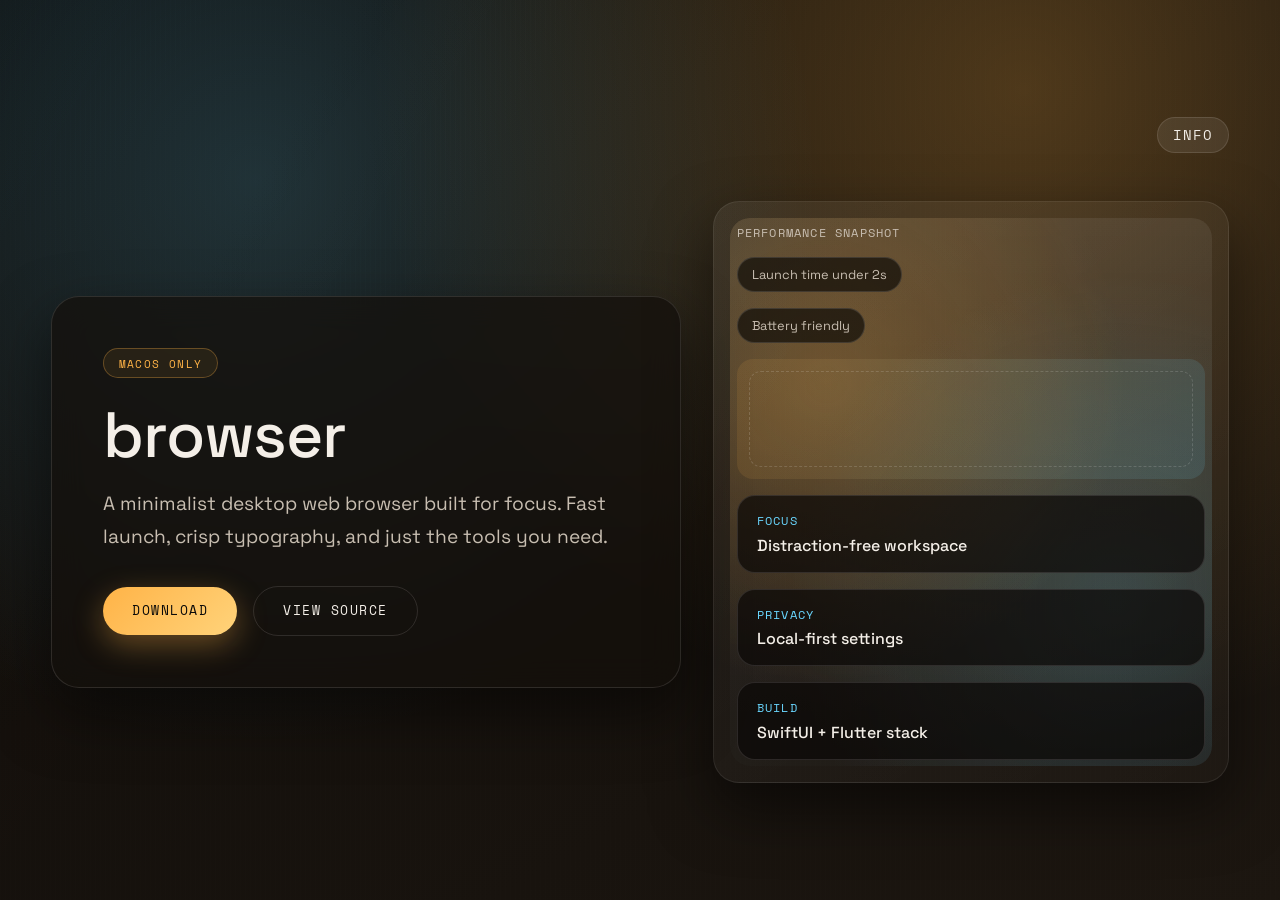
==== index.html @ 46f563e3 "feat: redesign landing page" ====
<!DOCTYPE html>
<html lang="en">
<head>
  <meta charset="UTF-8" />
  <meta name="viewport" content="width=device-width, initial-scale=1" />
  <title>browser</title>
  <style>
    @import url("https://fonts.googleapis.com/css2?family=Space+Grotesk:wght@300;400;500;600&family=Space+Mono:wght@400;700&display=swap");
    :root {
      --bg: #0e0c0a;
      --ink: #f4efe8;
      --muted: #c8beb1;
      --accent: #ffb347;
      --accent-2: #6ad7ff;
      --panel: rgba(20, 16, 12, 0.72);
      --line: rgba(244, 239, 232, 0.12);
      --glow: rgba(255, 179, 71, 0.35);
      --shadow: 0 25px 60px rgba(0, 0, 0, 0.5);
    }
    * {
      box-sizing: border-box;
    }
    body {
      margin: 0;
      min-height: 100vh;
      font-family: "Space Grotesk", "Segoe UI", sans-serif;
      color: var(--ink);
      background:
        radial-gradient(circle at 20% 20%, rgba(106, 215, 255, 0.18), transparent 45%),
        radial-gradient(circle at 80% 10%, rgba(255, 179, 71, 0.25), transparent 50%),
        linear-gradient(150deg, #0b0a09 0%, #14100c 45%, #1c1610 100%);
      overflow-x: hidden;
    }
    body::before {
      content: "";
      position: fixed;
      inset: 0;
      background:
        linear-gradient(120deg, rgba(255, 255, 255, 0.03) 0%, transparent 40%),
        repeating-linear-gradient(90deg, rgba(255, 255, 255, 0.02) 0 1px, transparent 1px 5px);
      mix-blend-mode: soft-light;
      pointer-events: none;
      z-index: 0;
    }
    main {
      position: relative;
      z-index: 1;
      display: grid;
      gap: 3rem;
      align-content: center;
      min-height: 100vh;
      padding: 4.5rem clamp(1.5rem, 4vw, 4.5rem);
    }
    .hero {
      display: grid;
      gap: 2rem;
      align-items: center;
      grid-template-columns: minmax(0, 1.1fr) minmax(0, 0.9fr);
    }
    .hero-card {
      background: var(--panel);
      border: 1px solid var(--line);
      border-radius: 28px;
      padding: clamp(2rem, 4vw, 3.25rem);
      box-shadow: var(--shadow);
      backdrop-filter: blur(16px);
    }
    .badge {
      display: inline-flex;
      align-items: center;
      gap: 0.5rem;
      padding: 0.35rem 0.9rem;
      border-radius: 999px;
      font-family: "Space Mono", monospace;
      font-size: 0.7rem;
      letter-spacing: 0.12em;
      text-transform: uppercase;
      color: var(--accent);
      background: rgba(255, 179, 71, 0.08);
      border: 1px solid rgba(255, 179, 71, 0.3);
    }
    h1 {
      font-size: clamp(2.8rem, 5vw, 4.5rem);
      font-weight: 500;
      margin: 1rem 0 0.75rem;
      letter-spacing: -0.02em;
      text-transform: lowercase;
    }
    .lead {
      font-size: clamp(1rem, 2vw, 1.2rem);
      color: var(--muted);
      line-height: 1.7;
      margin: 0 0 2rem;
    }
    .cta-row {
      display: flex;
      flex-wrap: wrap;
      gap: 1rem;
      align-items: center;
    }
    .cta {
      display: inline-flex;
      align-items: center;
      justify-content: center;
      gap: 0.7rem;
      padding: 0.9rem 1.8rem;
      border-radius: 999px;
      font-family: "Space Mono", monospace;
      font-size: 0.8rem;
      letter-spacing: 0.12em;
      text-transform: uppercase;
      color: #0b0a09;
      background: linear-gradient(135deg, var(--accent), #ffd37a);
      box-shadow: 0 10px 30px var(--glow);
      border: none;
      text-decoration: none;
    }
    .cta.secondary {
      background: transparent;
      color: var(--ink);
      border: 1px solid var(--line);
      box-shadow: none;
    }
    .spec-grid {
      display: grid;
      gap: 1rem;
    }
    .spec {
      padding: 1rem 1.2rem;
      border-radius: 18px;
      border: 1px solid var(--line);
      background: rgba(10, 8, 6, 0.7);
      display: grid;
      gap: 0.35rem;
    }
    .spec span {
      font-family: "Space Mono", monospace;
      font-size: 0.75rem;
      letter-spacing: 0.1em;
      color: var(--accent-2);
      text-transform: uppercase;
    }
    .spec strong {
      font-size: 1rem;
      font-weight: 500;
      color: var(--ink);
    }
    .menu-zone {
      position: relative;
      justify-self: end;
    }
    .menu-btn {
      background: rgba(255, 255, 255, 0.08);
      border: 1px solid var(--line);
      color: var(--ink);
      border-radius: 999px;
      cursor: pointer;
      font-size: 0.9rem;
      padding: 0.4rem 0.9rem;
      font-family: "Space Mono", monospace;
      letter-spacing: 0.08em;
      text-transform: uppercase;
    }
    .menu {
      display: none;
      position: absolute;
      top: calc(100% + 0.75rem);
      right: 0;
      background: rgba(8, 6, 4, 0.95);
      border: 1px solid var(--line);
      border-radius: 16px;
      padding: 0.75rem 0;
      min-width: 280px;
      text-align: left;
      font-size: 0.8rem;
      z-index: 10;
      box-shadow: var(--shadow);
    }
    .menu.open {
      display: block;
    }
    .menu-title {
      padding: 0.5rem 1rem;
      opacity: 0.6;
      font-size: 0.7rem;
      text-transform: uppercase;
      letter-spacing: 0.1em;
    }
    .menu-item {
      padding: 0.5rem 1rem;
      opacity: 0.8;
      line-height: 1.5;
      color: var(--muted);
    }
    .frame {
      position: relative;
      border-radius: 26px;
      overflow: hidden;
      border: 1px solid rgba(255, 255, 255, 0.08);
      background: linear-gradient(145deg, rgba(255, 255, 255, 0.06), rgba(255, 255, 255, 0.02));
      box-shadow: var(--shadow);
      padding: 1.4rem;
      min-height: 320px;
    }
    .frame::before {
      content: "";
      position: absolute;
      inset: 16px;
      border-radius: 20px;
      background:
        radial-gradient(circle at 20% 30%, rgba(255, 179, 71, 0.25), transparent 55%),
        radial-gradient(circle at 80% 70%, rgba(106, 215, 255, 0.2), transparent 60%),
        linear-gradient(180deg, rgba(255, 255, 255, 0.08), rgba(255, 255, 255, 0.02));
      opacity: 0.9;
    }
    .frame-content {
      position: relative;
      z-index: 1;
      display: grid;
      gap: 1rem;
      height: 100%;
    }
    .frame-title {
      font-family: "Space Mono", monospace;
      letter-spacing: 0.1em;
      text-transform: uppercase;
      font-size: 0.75rem;
      color: var(--muted);
    }
    .frame-visual {
      display: grid;
      gap: 1rem;
    }
    .pill {
      padding: 0.5rem 0.9rem;
      border-radius: 999px;
      border: 1px solid rgba(255, 255, 255, 0.12);
      background: rgba(10, 8, 6, 0.65);
      font-size: 0.8rem;
      color: var(--muted);
      width: fit-content;
    }
    .chart {
      height: 120px;
      border-radius: 16px;
      background: linear-gradient(90deg, rgba(255, 179, 71, 0.1), rgba(106, 215, 255, 0.12));
      position: relative;
      overflow: hidden;
    }
    .chart::after {
      content: "";
      position: absolute;
      inset: 12px;
      border-radius: 12px;
      border: 1px dashed rgba(255, 255, 255, 0.15);
    }
    @media (max-width: 900px) {
      .hero {
        grid-template-columns: 1fr;
      }
      .menu-zone {
        justify-self: start;
      }
    }
  </style>
</head>
<body>
  <main>
    <div class="menu-zone">
      <button class="menu-btn" onclick="document.querySelector('.menu').classList.toggle('open')">info</button>
      <div class="menu">
        <div class="menu-title">Info</div>
        <div class="menu-item">
          Browser may quit unexpectedly if .env is not configured with Firebase variables. Set FLUTTER_FIREBASE_JSON or ANDROID_GMS_SERVICES_JSON in your environment before running.
        </div>
      </div>
    </div>
    <section class="hero">
      <div class="hero-card">
        <span class="badge">macOS only</span>
        <h1>browser</h1>
        <p class="lead">A minimalist desktop web browser built for focus. Fast launch, crisp typography, and just the tools you need.</p>
        <div class="cta-row">
          <a class="cta" href="https://github.com/bniladridas/browser/releases/latest/download/browser.dmg">download</a>
          <a class="cta secondary" href="https://github.com/bniladridas/browser">view source</a>
        </div>
      </div>
      <div class="frame">
        <div class="frame-content">
          <div class="frame-title">Performance Snapshot</div>
          <div class="frame-visual">
            <div class="pill">Launch time under 2s</div>
            <div class="pill">Battery friendly</div>
            <div class="chart"></div>
          </div>
          <div class="spec-grid">
            <div class="spec">
              <span>Focus</span>
              <strong>Distraction-free workspace</strong>
            </div>
            <div class="spec">
              <span>Privacy</span>
              <strong>Local-first settings</strong>
            </div>
            <div class="spec">
              <span>Build</span>
              <strong>SwiftUI + Flutter stack</strong>
            </div>
          </div>
        </div>
      </div>
    </section>
  </main>
</body>
</html>
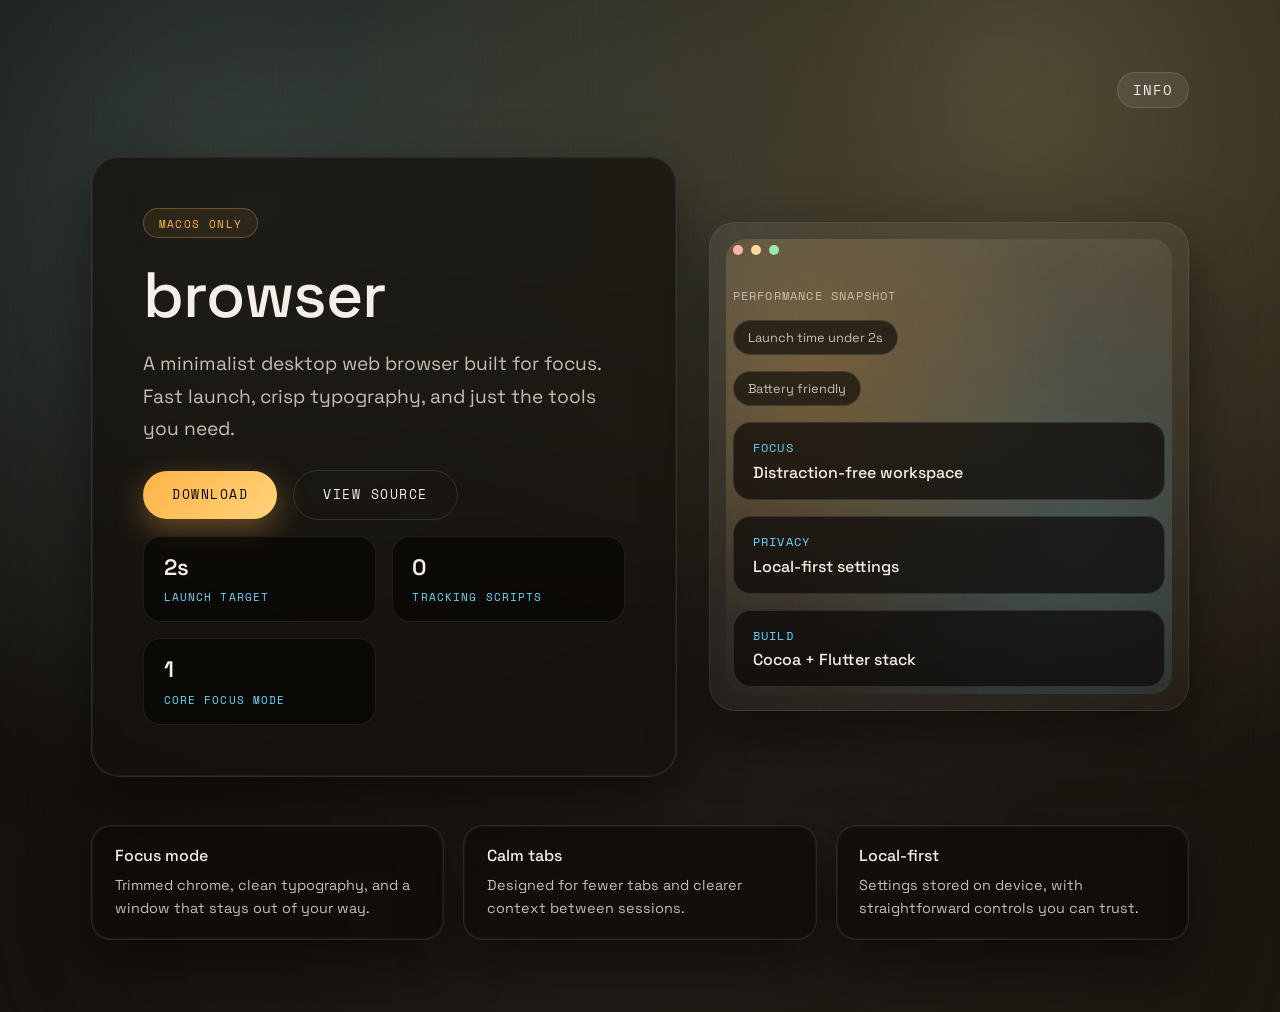
==== commit c04b3e55: "feat: refresh landing page." ====
--- a/index.html
+++ b/index.html
@@ -32,15 +32,30 @@
       overflow-x: hidden;
     }
     body::before {
+      background:
+        radial-gradient(circle at 10% 10%, rgba(255, 255, 255, 0.06), transparent 35%),
+        linear-gradient(120deg, rgba(255, 255, 255, 0.03) 0%, transparent 40%),
+        repeating-linear-gradient(90deg, rgba(255, 255, 255, 0.02) 0 1px, transparent 1px 5px);
       content: "";
       position: fixed;
       inset: 0;
-      background:
-        linear-gradient(120deg, rgba(255, 255, 255, 0.03) 0%, transparent 40%),
-        repeating-linear-gradient(90deg, rgba(255, 255, 255, 0.02) 0 1px, transparent 1px 5px);
       mix-blend-mode: soft-light;
       pointer-events: none;
       z-index: 0;
+    }
+    body::after {
+      content: "";
+      position: fixed;
+      inset: -20%;
+      background:
+        radial-gradient(circle at 30% 30%, rgba(255, 179, 71, 0.12), transparent 40%),
+        radial-gradient(circle at 70% 20%, rgba(106, 215, 255, 0.15), transparent 45%),
+        radial-gradient(circle at 50% 80%, rgba(255, 255, 255, 0.05), transparent 55%);
+      filter: blur(40px);
+      opacity: 0.8;
+      z-index: 0;
+      animation: glow-drift 18s ease-in-out infinite alternate;
+      pointer-events: none;
     }
     main {
       position: relative;
@@ -50,6 +65,8 @@
       align-content: center;
       min-height: 100vh;
       padding: 4.5rem clamp(1.5rem, 4vw, 4.5rem);
+      max-width: 1200px;
+      margin: 0 auto;
     }
     .hero {
       display: grid;
@@ -58,12 +75,22 @@
       grid-template-columns: minmax(0, 1.1fr) minmax(0, 0.9fr);
     }
     .hero-card {
+      position: relative;
       background: var(--panel);
       border: 1px solid var(--line);
       border-radius: 28px;
       padding: clamp(2rem, 4vw, 3.25rem);
       box-shadow: var(--shadow);
       backdrop-filter: blur(16px);
+      animation: float-in 1s ease both;
+    }
+    .hero-card::after {
+      content: "";
+      position: absolute;
+      inset: 0;
+      border-radius: 28px;
+      border: 1px solid rgba(255, 255, 255, 0.06);
+      pointer-events: none;
     }
     .badge {
       display: inline-flex;
@@ -90,7 +117,7 @@
       font-size: clamp(1rem, 2vw, 1.2rem);
       color: var(--muted);
       line-height: 1.7;
-      margin: 0 0 2rem;
+      margin: 0 0 1.5rem;
     }
     .cta-row {
       display: flex;
@@ -114,6 +141,11 @@
       box-shadow: 0 10px 30px var(--glow);
       border: none;
       text-decoration: none;
+      transition: transform 0.25s ease, box-shadow 0.25s ease;
+    }
+    .cta:hover {
+      transform: translateY(-2px);
+      box-shadow: 0 16px 32px rgba(255, 179, 71, 0.4);
     }
     .cta.secondary {
       background: transparent;
@@ -160,6 +192,11 @@
       font-family: "Space Mono", monospace;
       letter-spacing: 0.08em;
       text-transform: uppercase;
+      transition: border 0.2s ease, background 0.2s ease;
+    }
+    .menu-btn:hover {
+      background: rgba(255, 255, 255, 0.12);
+      border-color: rgba(255, 255, 255, 0.25);
     }
     .menu {
       display: none;
@@ -201,6 +238,16 @@
       box-shadow: var(--shadow);
       padding: 1.4rem;
       min-height: 320px;
+      animation: float-in 1.2s ease both;
+      animation-delay: 0.1s;
+    }
+    .frame::after {
+      content: "";
+      position: absolute;
+      inset: 0;
+      background: repeating-linear-gradient(120deg, rgba(255, 255, 255, 0.02) 0 1px, transparent 1px 12px);
+      opacity: 0.35;
+      pointer-events: none;
     }
     .frame::before {
       content: "";
@@ -213,6 +260,21 @@
         linear-gradient(180deg, rgba(255, 255, 255, 0.08), rgba(255, 255, 255, 0.02));
       opacity: 0.9;
     }
+    .frame-bar {
+      display: flex;
+      align-items: center;
+      gap: 0.5rem;
+      margin-bottom: 1rem;
+    }
+    .frame-dot {
+      width: 10px;
+      height: 10px;
+      border-radius: 50%;
+      background: rgba(255, 255, 255, 0.2);
+    }
+    .frame-dot:nth-child(1) { background: #ffb3a7; }
+    .frame-dot:nth-child(2) { background: #ffd89a; }
+    .frame-dot:nth-child(3) { background: #9de5b5; }
     .frame-content {
       position: relative;
       z-index: 1;
@@ -240,19 +302,73 @@
       color: var(--muted);
       width: fit-content;
     }
-    .chart {
-      height: 120px;
-      border-radius: 16px;
-      background: linear-gradient(90deg, rgba(255, 179, 71, 0.1), rgba(106, 215, 255, 0.12));
-      position: relative;
-      overflow: hidden;
-    }
-    .chart::after {
+    .features {
+      display: grid;
+      gap: 1.2rem;
+      grid-template-columns: repeat(auto-fit, minmax(220px, 1fr));
+    }
+    .feature {
+      position: relative;
+      padding: 1.2rem 1.4rem;
+      border-radius: 20px;
+      border: 1px solid var(--line);
+      background: rgba(10, 8, 6, 0.6);
+      box-shadow: var(--shadow);
+      display: grid;
+      gap: 0.5rem;
+      animation: float-in 1.1s ease both;
+    }
+    .feature::before {
       content: "";
       position: absolute;
-      inset: 12px;
-      border-radius: 12px;
-      border: 1px dashed rgba(255, 255, 255, 0.15);
+      inset: 0;
+      border-radius: 20px;
+      border: 1px solid rgba(255, 255, 255, 0.05);
+      pointer-events: none;
+    }
+    .feature h3 {
+      margin: 0;
+      font-size: 1rem;
+      font-weight: 500;
+    }
+    .feature p {
+      margin: 0;
+      color: var(--muted);
+      line-height: 1.6;
+      font-size: 0.9rem;
+    }
+    .stats {
+      display: grid;
+      gap: 1rem;
+      grid-template-columns: repeat(auto-fit, minmax(160px, 1fr));
+      margin-top: 1rem;
+    }
+    .stat {
+      border-radius: 18px;
+      border: 1px solid rgba(255, 255, 255, 0.08);
+      padding: 1rem 1.2rem;
+      background: rgba(8, 6, 4, 0.7);
+      display: grid;
+      gap: 0.4rem;
+    }
+    .stat strong {
+      font-size: 1.4rem;
+      font-weight: 600;
+    }
+    .stat span {
+      font-family: "Space Mono", monospace;
+      font-size: 0.7rem;
+      letter-spacing: 0.1em;
+      text-transform: uppercase;
+      color: var(--accent-2);
+    }
+    @keyframes float-in {
+      from { opacity: 0; transform: translateY(20px); }
+      to { opacity: 1; transform: translateY(0); }
+    }
+    @keyframes glow-drift {
+      from { transform: translate3d(0, 0, 0) scale(1); }
+      to { transform: translate3d(-2%, -3%, 0) scale(1.05); }
     }
     @media (max-width: 900px) {
       .hero {
@@ -260,6 +376,12 @@
       }
       .menu-zone {
         justify-self: start;
+      }
+    }
+    @media (prefers-reduced-motion: reduce) {
+      * {
+        animation: none !important;
+        transition: none !important;
       }
     }
   </style>
@@ -284,14 +406,32 @@
           <a class="cta" href="https://github.com/bniladridas/browser/releases/latest/download/browser.dmg">download</a>
           <a class="cta secondary" href="https://github.com/bniladridas/browser">view source</a>
         </div>
+        <div class="stats">
+          <div class="stat">
+            <strong>2s</strong>
+            <span>Launch target</span>
+          </div>
+          <div class="stat">
+            <strong>0</strong>
+            <span>Tracking scripts</span>
+          </div>
+          <div class="stat">
+            <strong>1</strong>
+            <span>Core focus mode</span>
+          </div>
+        </div>
       </div>
       <div class="frame">
         <div class="frame-content">
+          <div class="frame-bar">
+            <span class="frame-dot"></span>
+            <span class="frame-dot"></span>
+            <span class="frame-dot"></span>
+          </div>
           <div class="frame-title">Performance Snapshot</div>
           <div class="frame-visual">
             <div class="pill">Launch time under 2s</div>
             <div class="pill">Battery friendly</div>
-            <div class="chart"></div>
           </div>
           <div class="spec-grid">
             <div class="spec">
@@ -304,10 +444,24 @@
             </div>
             <div class="spec">
               <span>Build</span>
-              <strong>SwiftUI + Flutter stack</strong>
+              <strong>Cocoa + Flutter stack</strong>
             </div>
           </div>
         </div>
+      </div>
+    </section>
+    <section class="features">
+      <div class="feature">
+        <h3>Focus mode</h3>
+        <p>Trimmed chrome, clean typography, and a window that stays out of your way.</p>
+      </div>
+      <div class="feature">
+        <h3>Calm tabs</h3>
+        <p>Designed for fewer tabs and clearer context between sessions.</p>
+      </div>
+      <div class="feature">
+        <h3>Local-first</h3>
+        <p>Settings stored on device, with straightforward controls you can trust.</p>
       </div>
     </section>
   </main>
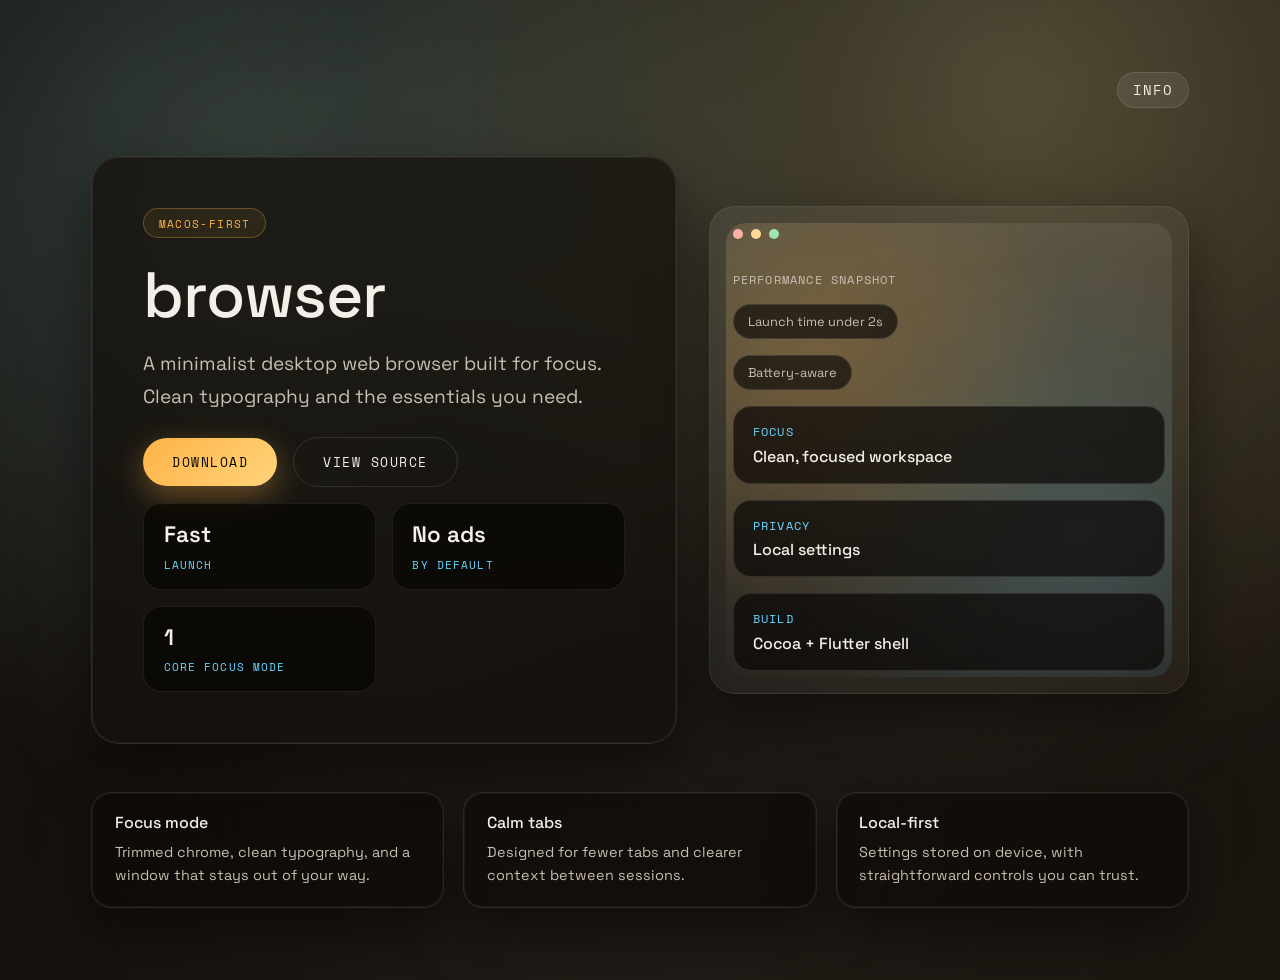
==== commit 838ca1e3: "chore: soften landing copy." ====
--- a/index.html
+++ b/index.html
@@ -399,21 +399,21 @@
     </div>
     <section class="hero">
       <div class="hero-card">
-        <span class="badge">macOS only</span>
+        <span class="badge">macOS-first</span>
         <h1>browser</h1>
-        <p class="lead">A minimalist desktop web browser built for focus. Fast launch, crisp typography, and just the tools you need.</p>
+        <p class="lead">A minimalist desktop web browser built for focus. Clean typography and the essentials you need.</p>
         <div class="cta-row">
           <a class="cta" href="https://github.com/bniladridas/browser/releases/latest/download/browser.dmg">download</a>
           <a class="cta secondary" href="https://github.com/bniladridas/browser">view source</a>
         </div>
         <div class="stats">
           <div class="stat">
-            <strong>2s</strong>
-            <span>Launch target</span>
+            <strong>Fast</strong>
+            <span>Launch</span>
           </div>
           <div class="stat">
-            <strong>0</strong>
-            <span>Tracking scripts</span>
+            <strong>No ads</strong>
+            <span>By default</span>
           </div>
           <div class="stat">
             <strong>1</strong>
@@ -431,20 +431,20 @@
           <div class="frame-title">Performance Snapshot</div>
           <div class="frame-visual">
             <div class="pill">Launch time under 2s</div>
-            <div class="pill">Battery friendly</div>
+            <div class="pill">Battery-aware</div>
           </div>
           <div class="spec-grid">
             <div class="spec">
               <span>Focus</span>
-              <strong>Distraction-free workspace</strong>
+              <strong>Clean, focused workspace</strong>
             </div>
             <div class="spec">
               <span>Privacy</span>
-              <strong>Local-first settings</strong>
+              <strong>Local settings</strong>
             </div>
             <div class="spec">
               <span>Build</span>
-              <strong>Cocoa + Flutter stack</strong>
+              <strong>Cocoa + Flutter shell</strong>
             </div>
           </div>
         </div>
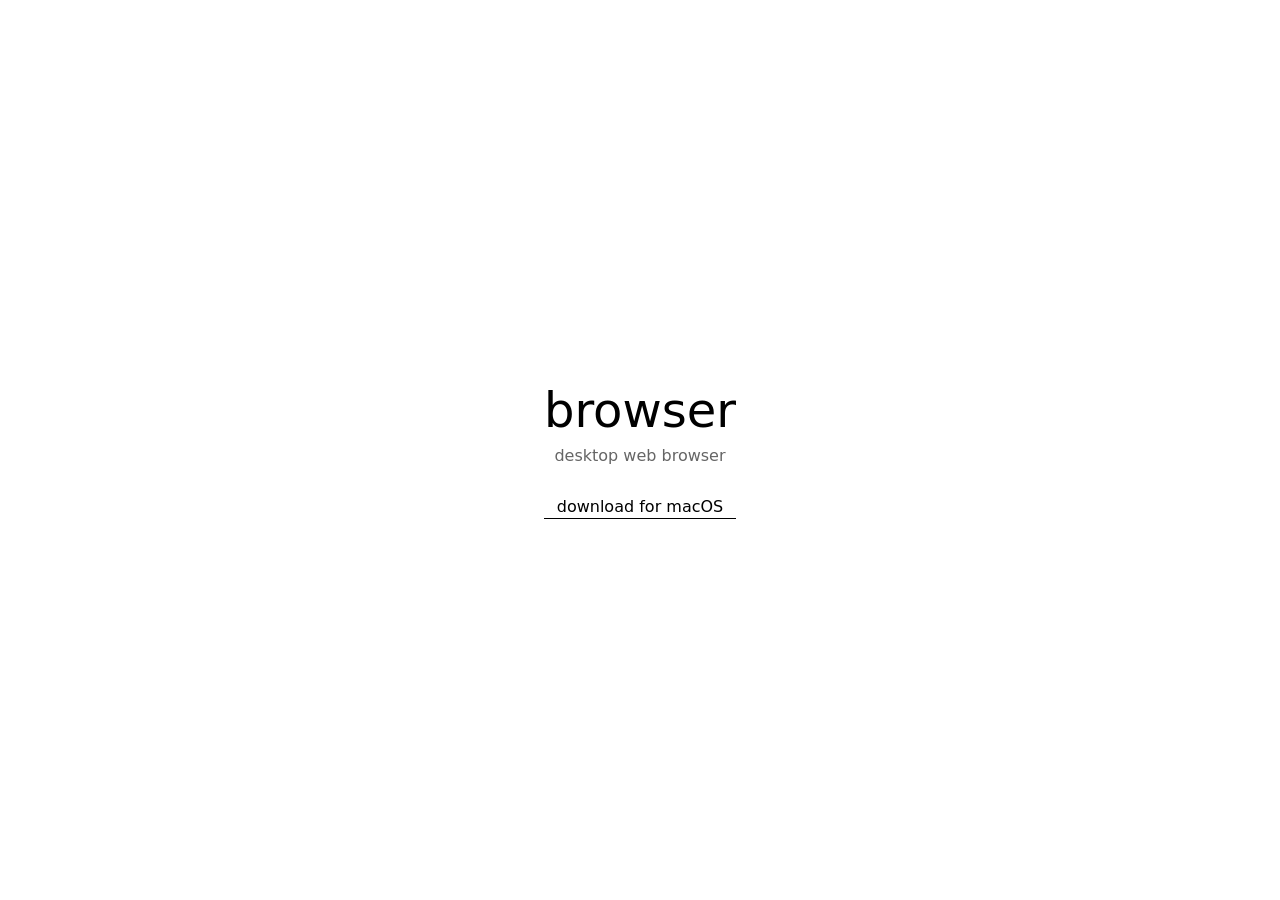
==== commit 521d5abe: "chore: restore original landing page." ====
--- a/index.html
+++ b/index.html
@@ -5,465 +5,38 @@
   <meta name="viewport" content="width=device-width, initial-scale=1" />
   <title>browser</title>
   <style>
-    @import url("https://fonts.googleapis.com/css2?family=Space+Grotesk:wght@300;400;500;600&family=Space+Mono:wght@400;700&display=swap");
-    :root {
-      --bg: #0e0c0a;
-      --ink: #f4efe8;
-      --muted: #c8beb1;
-      --accent: #ffb347;
-      --accent-2: #6ad7ff;
-      --panel: rgba(20, 16, 12, 0.72);
-      --line: rgba(244, 239, 232, 0.12);
-      --glow: rgba(255, 179, 71, 0.35);
-      --shadow: 0 25px 60px rgba(0, 0, 0, 0.5);
-    }
-    * {
-      box-sizing: border-box;
-    }
     body {
       margin: 0;
       min-height: 100vh;
-      font-family: "Space Grotesk", "Segoe UI", sans-serif;
-      color: var(--ink);
-      background:
-        radial-gradient(circle at 20% 20%, rgba(106, 215, 255, 0.18), transparent 45%),
-        radial-gradient(circle at 80% 10%, rgba(255, 179, 71, 0.25), transparent 50%),
-        linear-gradient(150deg, #0b0a09 0%, #14100c 45%, #1c1610 100%);
-      overflow-x: hidden;
-    }
-    body::before {
-      background:
-        radial-gradient(circle at 10% 10%, rgba(255, 255, 255, 0.06), transparent 35%),
-        linear-gradient(120deg, rgba(255, 255, 255, 0.03) 0%, transparent 40%),
-        repeating-linear-gradient(90deg, rgba(255, 255, 255, 0.02) 0 1px, transparent 1px 5px);
-      content: "";
-      position: fixed;
-      inset: 0;
-      mix-blend-mode: soft-light;
-      pointer-events: none;
-      z-index: 0;
-    }
-    body::after {
-      content: "";
-      position: fixed;
-      inset: -20%;
-      background:
-        radial-gradient(circle at 30% 30%, rgba(255, 179, 71, 0.12), transparent 40%),
-        radial-gradient(circle at 70% 20%, rgba(106, 215, 255, 0.15), transparent 45%),
-        radial-gradient(circle at 50% 80%, rgba(255, 255, 255, 0.05), transparent 55%);
-      filter: blur(40px);
-      opacity: 0.8;
-      z-index: 0;
-      animation: glow-drift 18s ease-in-out infinite alternate;
-      pointer-events: none;
-    }
-    main {
-      position: relative;
-      z-index: 1;
       display: grid;
-      gap: 3rem;
-      align-content: center;
-      min-height: 100vh;
-      padding: 4.5rem clamp(1.5rem, 4vw, 4.5rem);
-      max-width: 1200px;
-      margin: 0 auto;
-    }
-    .hero {
-      display: grid;
-      gap: 2rem;
-      align-items: center;
-      grid-template-columns: minmax(0, 1.1fr) minmax(0, 0.9fr);
-    }
-    .hero-card {
-      position: relative;
-      background: var(--panel);
-      border: 1px solid var(--line);
-      border-radius: 28px;
-      padding: clamp(2rem, 4vw, 3.25rem);
-      box-shadow: var(--shadow);
-      backdrop-filter: blur(16px);
-      animation: float-in 1s ease both;
-    }
-    .hero-card::after {
-      content: "";
-      position: absolute;
-      inset: 0;
-      border-radius: 28px;
-      border: 1px solid rgba(255, 255, 255, 0.06);
-      pointer-events: none;
-    }
-    .badge {
-      display: inline-flex;
-      align-items: center;
-      gap: 0.5rem;
-      padding: 0.35rem 0.9rem;
-      border-radius: 999px;
-      font-family: "Space Mono", monospace;
-      font-size: 0.7rem;
-      letter-spacing: 0.12em;
-      text-transform: uppercase;
-      color: var(--accent);
-      background: rgba(255, 179, 71, 0.08);
-      border: 1px solid rgba(255, 179, 71, 0.3);
+      place-content: center;
+      font-family: system-ui, -apple-system, sans-serif;
+      background: #fff;
+      color: #000;
+      text-align: center;
     }
     h1 {
-      font-size: clamp(2.8rem, 5vw, 4.5rem);
-      font-weight: 500;
-      margin: 1rem 0 0.75rem;
-      letter-spacing: -0.02em;
-      text-transform: lowercase;
+      font-size: 3rem;
+      font-weight: 300;
+      margin: 0;
     }
-    .lead {
-      font-size: clamp(1rem, 2vw, 1.2rem);
-      color: var(--muted);
-      line-height: 1.7;
-      margin: 0 0 1.5rem;
+    p {
+      margin: .5rem 0 2rem;
+      opacity: .6;
     }
-    .cta-row {
-      display: flex;
-      flex-wrap: wrap;
-      gap: 1rem;
-      align-items: center;
-    }
-    .cta {
-      display: inline-flex;
-      align-items: center;
-      justify-content: center;
-      gap: 0.7rem;
-      padding: 0.9rem 1.8rem;
-      border-radius: 999px;
-      font-family: "Space Mono", monospace;
-      font-size: 0.8rem;
-      letter-spacing: 0.12em;
-      text-transform: uppercase;
-      color: #0b0a09;
-      background: linear-gradient(135deg, var(--accent), #ffd37a);
-      box-shadow: 0 10px 30px var(--glow);
-      border: none;
+    a {
+      color: inherit;
       text-decoration: none;
-      transition: transform 0.25s ease, box-shadow 0.25s ease;
-    }
-    .cta:hover {
-      transform: translateY(-2px);
-      box-shadow: 0 16px 32px rgba(255, 179, 71, 0.4);
-    }
-    .cta.secondary {
-      background: transparent;
-      color: var(--ink);
-      border: 1px solid var(--line);
-      box-shadow: none;
-    }
-    .spec-grid {
-      display: grid;
-      gap: 1rem;
-    }
-    .spec {
-      padding: 1rem 1.2rem;
-      border-radius: 18px;
-      border: 1px solid var(--line);
-      background: rgba(10, 8, 6, 0.7);
-      display: grid;
-      gap: 0.35rem;
-    }
-    .spec span {
-      font-family: "Space Mono", monospace;
-      font-size: 0.75rem;
-      letter-spacing: 0.1em;
-      color: var(--accent-2);
-      text-transform: uppercase;
-    }
-    .spec strong {
-      font-size: 1rem;
-      font-weight: 500;
-      color: var(--ink);
-    }
-    .menu-zone {
-      position: relative;
-      justify-self: end;
-    }
-    .menu-btn {
-      background: rgba(255, 255, 255, 0.08);
-      border: 1px solid var(--line);
-      color: var(--ink);
-      border-radius: 999px;
-      cursor: pointer;
-      font-size: 0.9rem;
-      padding: 0.4rem 0.9rem;
-      font-family: "Space Mono", monospace;
-      letter-spacing: 0.08em;
-      text-transform: uppercase;
-      transition: border 0.2s ease, background 0.2s ease;
-    }
-    .menu-btn:hover {
-      background: rgba(255, 255, 255, 0.12);
-      border-color: rgba(255, 255, 255, 0.25);
-    }
-    .menu {
-      display: none;
-      position: absolute;
-      top: calc(100% + 0.75rem);
-      right: 0;
-      background: rgba(8, 6, 4, 0.95);
-      border: 1px solid var(--line);
-      border-radius: 16px;
-      padding: 0.75rem 0;
-      min-width: 280px;
-      text-align: left;
-      font-size: 0.8rem;
-      z-index: 10;
-      box-shadow: var(--shadow);
-    }
-    .menu.open {
-      display: block;
-    }
-    .menu-title {
-      padding: 0.5rem 1rem;
-      opacity: 0.6;
-      font-size: 0.7rem;
-      text-transform: uppercase;
-      letter-spacing: 0.1em;
-    }
-    .menu-item {
-      padding: 0.5rem 1rem;
-      opacity: 0.8;
-      line-height: 1.5;
-      color: var(--muted);
-    }
-    .frame {
-      position: relative;
-      border-radius: 26px;
-      overflow: hidden;
-      border: 1px solid rgba(255, 255, 255, 0.08);
-      background: linear-gradient(145deg, rgba(255, 255, 255, 0.06), rgba(255, 255, 255, 0.02));
-      box-shadow: var(--shadow);
-      padding: 1.4rem;
-      min-height: 320px;
-      animation: float-in 1.2s ease both;
-      animation-delay: 0.1s;
-    }
-    .frame::after {
-      content: "";
-      position: absolute;
-      inset: 0;
-      background: repeating-linear-gradient(120deg, rgba(255, 255, 255, 0.02) 0 1px, transparent 1px 12px);
-      opacity: 0.35;
-      pointer-events: none;
-    }
-    .frame::before {
-      content: "";
-      position: absolute;
-      inset: 16px;
-      border-radius: 20px;
-      background:
-        radial-gradient(circle at 20% 30%, rgba(255, 179, 71, 0.25), transparent 55%),
-        radial-gradient(circle at 80% 70%, rgba(106, 215, 255, 0.2), transparent 60%),
-        linear-gradient(180deg, rgba(255, 255, 255, 0.08), rgba(255, 255, 255, 0.02));
-      opacity: 0.9;
-    }
-    .frame-bar {
-      display: flex;
-      align-items: center;
-      gap: 0.5rem;
-      margin-bottom: 1rem;
-    }
-    .frame-dot {
-      width: 10px;
-      height: 10px;
-      border-radius: 50%;
-      background: rgba(255, 255, 255, 0.2);
-    }
-    .frame-dot:nth-child(1) { background: #ffb3a7; }
-    .frame-dot:nth-child(2) { background: #ffd89a; }
-    .frame-dot:nth-child(3) { background: #9de5b5; }
-    .frame-content {
-      position: relative;
-      z-index: 1;
-      display: grid;
-      gap: 1rem;
-      height: 100%;
-    }
-    .frame-title {
-      font-family: "Space Mono", monospace;
-      letter-spacing: 0.1em;
-      text-transform: uppercase;
-      font-size: 0.75rem;
-      color: var(--muted);
-    }
-    .frame-visual {
-      display: grid;
-      gap: 1rem;
-    }
-    .pill {
-      padding: 0.5rem 0.9rem;
-      border-radius: 999px;
-      border: 1px solid rgba(255, 255, 255, 0.12);
-      background: rgba(10, 8, 6, 0.65);
-      font-size: 0.8rem;
-      color: var(--muted);
-      width: fit-content;
-    }
-    .features {
-      display: grid;
-      gap: 1.2rem;
-      grid-template-columns: repeat(auto-fit, minmax(220px, 1fr));
-    }
-    .feature {
-      position: relative;
-      padding: 1.2rem 1.4rem;
-      border-radius: 20px;
-      border: 1px solid var(--line);
-      background: rgba(10, 8, 6, 0.6);
-      box-shadow: var(--shadow);
-      display: grid;
-      gap: 0.5rem;
-      animation: float-in 1.1s ease both;
-    }
-    .feature::before {
-      content: "";
-      position: absolute;
-      inset: 0;
-      border-radius: 20px;
-      border: 1px solid rgba(255, 255, 255, 0.05);
-      pointer-events: none;
-    }
-    .feature h3 {
-      margin: 0;
-      font-size: 1rem;
-      font-weight: 500;
-    }
-    .feature p {
-      margin: 0;
-      color: var(--muted);
-      line-height: 1.6;
-      font-size: 0.9rem;
-    }
-    .stats {
-      display: grid;
-      gap: 1rem;
-      grid-template-columns: repeat(auto-fit, minmax(160px, 1fr));
-      margin-top: 1rem;
-    }
-    .stat {
-      border-radius: 18px;
-      border: 1px solid rgba(255, 255, 255, 0.08);
-      padding: 1rem 1.2rem;
-      background: rgba(8, 6, 4, 0.7);
-      display: grid;
-      gap: 0.4rem;
-    }
-    .stat strong {
-      font-size: 1.4rem;
-      font-weight: 600;
-    }
-    .stat span {
-      font-family: "Space Mono", monospace;
-      font-size: 0.7rem;
-      letter-spacing: 0.1em;
-      text-transform: uppercase;
-      color: var(--accent-2);
-    }
-    @keyframes float-in {
-      from { opacity: 0; transform: translateY(20px); }
-      to { opacity: 1; transform: translateY(0); }
-    }
-    @keyframes glow-drift {
-      from { transform: translate3d(0, 0, 0) scale(1); }
-      to { transform: translate3d(-2%, -3%, 0) scale(1.05); }
-    }
-    @media (max-width: 900px) {
-      .hero {
-        grid-template-columns: 1fr;
-      }
-      .menu-zone {
-        justify-self: start;
-      }
-    }
-    @media (prefers-reduced-motion: reduce) {
-      * {
-        animation: none !important;
-        transition: none !important;
-      }
+      border-bottom: 1px solid currentColor;
+      padding-bottom: 2px;
     }
   </style>
 </head>
 <body>
-  <main>
-    <div class="menu-zone">
-      <button class="menu-btn" onclick="document.querySelector('.menu').classList.toggle('open')">info</button>
-      <div class="menu">
-        <div class="menu-title">Info</div>
-        <div class="menu-item">
-          Browser may quit unexpectedly if .env is not configured with Firebase variables. Set FLUTTER_FIREBASE_JSON or ANDROID_GMS_SERVICES_JSON in your environment before running.
-        </div>
-      </div>
-    </div>
-    <section class="hero">
-      <div class="hero-card">
-        <span class="badge">macOS-first</span>
-        <h1>browser</h1>
-        <p class="lead">A minimalist desktop web browser built for focus. Clean typography and the essentials you need.</p>
-        <div class="cta-row">
-          <a class="cta" href="https://github.com/bniladridas/browser/releases/latest/download/browser.dmg">download</a>
-          <a class="cta secondary" href="https://github.com/bniladridas/browser">view source</a>
-        </div>
-        <div class="stats">
-          <div class="stat">
-            <strong>Fast</strong>
-            <span>Launch</span>
-          </div>
-          <div class="stat">
-            <strong>No ads</strong>
-            <span>By default</span>
-          </div>
-          <div class="stat">
-            <strong>1</strong>
-            <span>Core focus mode</span>
-          </div>
-        </div>
-      </div>
-      <div class="frame">
-        <div class="frame-content">
-          <div class="frame-bar">
-            <span class="frame-dot"></span>
-            <span class="frame-dot"></span>
-            <span class="frame-dot"></span>
-          </div>
-          <div class="frame-title">Performance Snapshot</div>
-          <div class="frame-visual">
-            <div class="pill">Launch time under 2s</div>
-            <div class="pill">Battery-aware</div>
-          </div>
-          <div class="spec-grid">
-            <div class="spec">
-              <span>Focus</span>
-              <strong>Clean, focused workspace</strong>
-            </div>
-            <div class="spec">
-              <span>Privacy</span>
-              <strong>Local settings</strong>
-            </div>
-            <div class="spec">
-              <span>Build</span>
-              <strong>Cocoa + Flutter shell</strong>
-            </div>
-          </div>
-        </div>
-      </div>
-    </section>
-    <section class="features">
-      <div class="feature">
-        <h3>Focus mode</h3>
-        <p>Trimmed chrome, clean typography, and a window that stays out of your way.</p>
-      </div>
-      <div class="feature">
-        <h3>Calm tabs</h3>
-        <p>Designed for fewer tabs and clearer context between sessions.</p>
-      </div>
-      <div class="feature">
-        <h3>Local-first</h3>
-        <p>Settings stored on device, with straightforward controls you can trust.</p>
-      </div>
-    </section>
-  </main>
+  <h1>browser</h1>
+  <p>desktop web browser</p>
+  <a href="https://github.com/bniladridas/browser/releases/latest/download/browser.dmg">
+    download for macOS
+  </a>
 </body>
 </html>
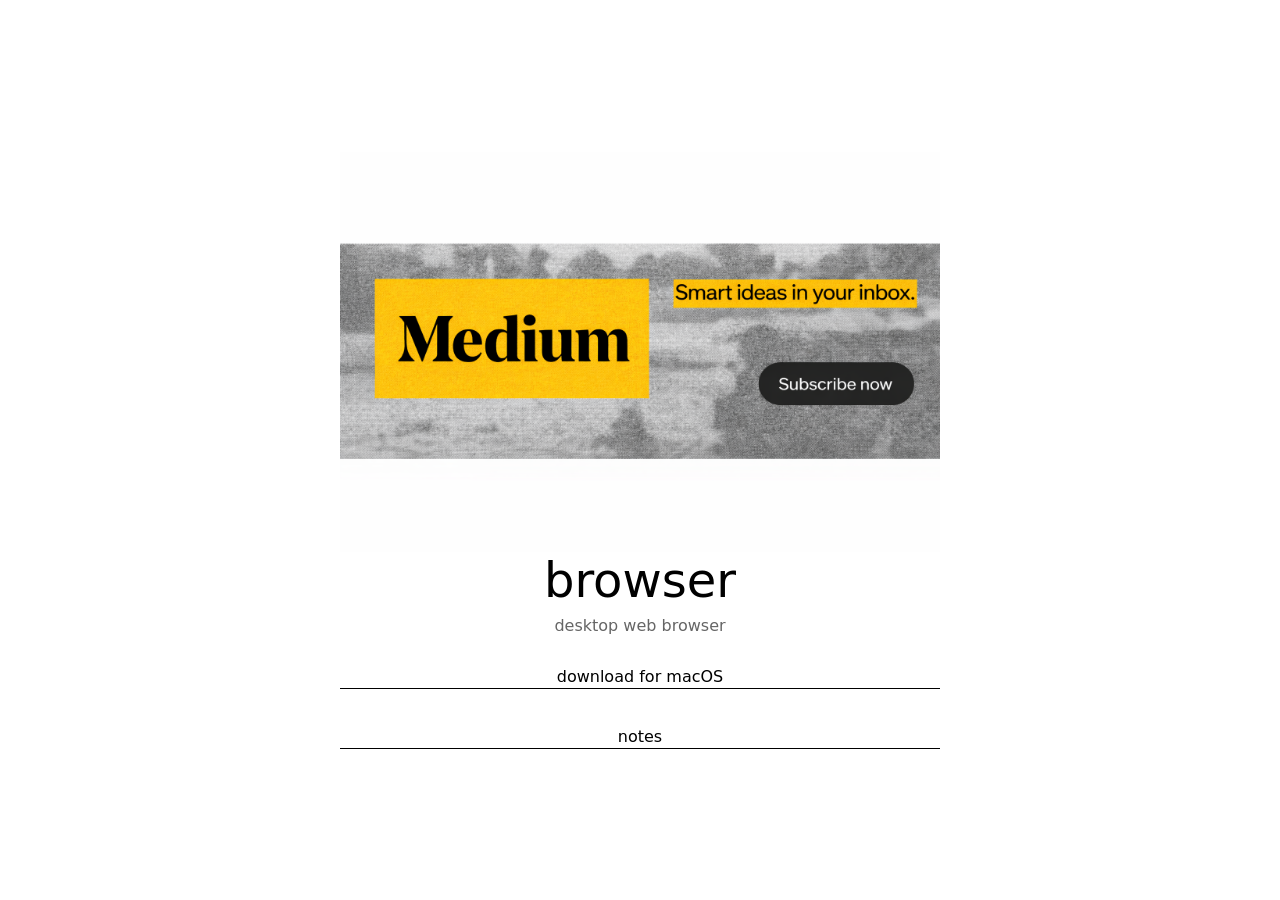
==== commit 6f08c3f5: "chore: add screenshot and notes link" ====
--- a/index.html
+++ b/index.html
@@ -33,10 +33,15 @@
   </style>
 </head>
 <body>
+  <img src="screenshot.png" width="600">
   <h1>browser</h1>
   <p>desktop web browser</p>
   <a href="https://github.com/bniladridas/browser/releases/latest/download/browser.dmg">
     download for macOS
   </a>
+  <br /><br />
+  <a href="https://bniladridas.medium.com/notes-520da32fc748">
+    notes
+  </a>
 </body>
 </html>
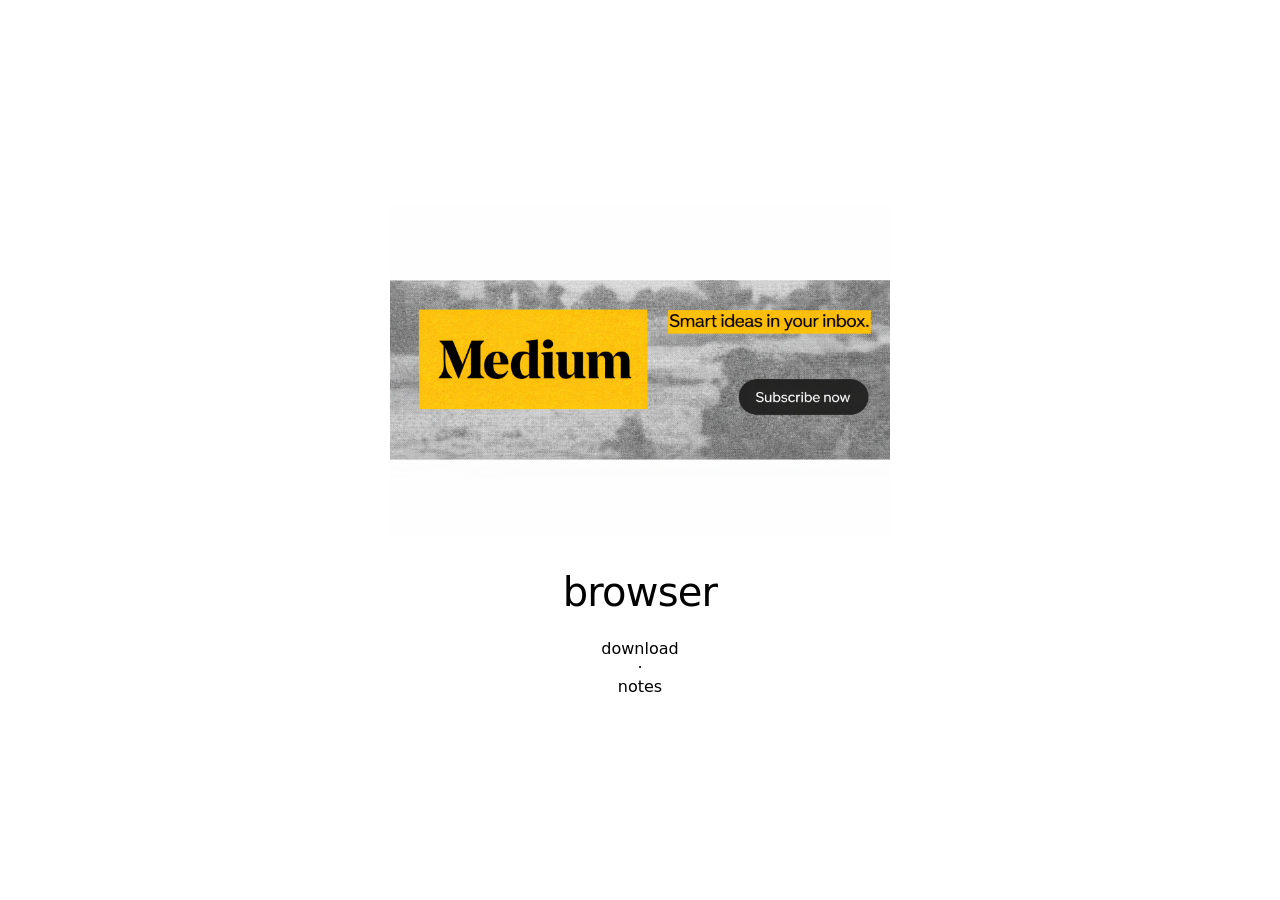
==== commit 34fa3b5e: "chore: simplify landing page" ====
--- a/index.html
+++ b/index.html
@@ -1,47 +1,44 @@
 <!DOCTYPE html>
 <html lang="en">
 <head>
-  <meta charset="UTF-8" />
-  <meta name="viewport" content="width=device-width, initial-scale=1" />
+  <meta charset="UTF-8">
+  <meta name="viewport" content="width=device-width, initial-scale=1">
   <title>browser</title>
   <style>
     body {
       margin: 0;
       min-height: 100vh;
-      display: grid;
-      place-content: center;
+      display: flex;
+      flex-direction: column;
+      align-items: center;
+      justify-content: center;
       font-family: system-ui, -apple-system, sans-serif;
       background: #fff;
       color: #000;
-      text-align: center;
+    }
+    img {
+      margin-bottom: 2rem;
     }
     h1 {
-      font-size: 3rem;
-      font-weight: 300;
-      margin: 0;
-    }
-    p {
-      margin: .5rem 0 2rem;
-      opacity: .6;
+      font-size: 2.5rem;
+      font-weight: 400;
+      margin: 0 0 1.5rem;
+      letter-spacing: -0.02em;
     }
     a {
       color: inherit;
       text-decoration: none;
-      border-bottom: 1px solid currentColor;
-      padding-bottom: 2px;
+    }
+    a:hover {
+      text-decoration: underline;
     }
   </style>
 </head>
 <body>
-  <img src="screenshot.png" width="600">
+  <img src="screenshot.png" width="500">
   <h1>browser</h1>
-  <p>desktop web browser</p>
-  <a href="https://github.com/bniladridas/browser/releases/latest/download/browser.dmg">
-    download for macOS
-  </a>
-  <br /><br />
-  <a href="https://bniladridas.medium.com/notes-520da32fc748">
-    notes
-  </a>
+  <a href="https://github.com/bniladridas/browser/releases/latest/download/browser.dmg">download</a>
+  <span style="margin: 0 0.5rem">·</span>
+  <a href="https://bniladridas.medium.com/notes-520da32fc748">notes</a>
 </body>
 </html>
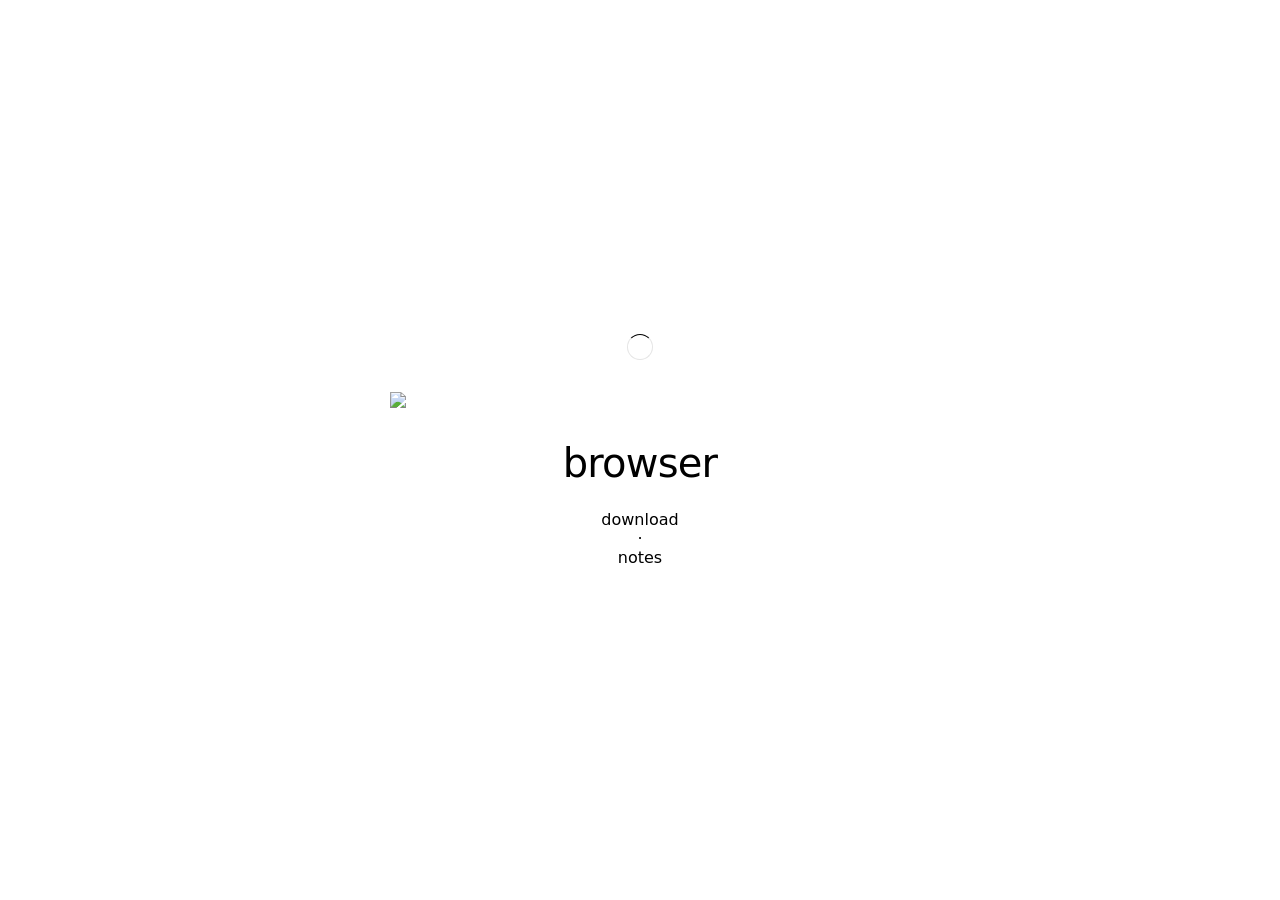
==== commit d7575aeb: "chore: add loading spinner" ====
--- a/index.html
+++ b/index.html
@@ -15,9 +15,35 @@
       font-family: system-ui, -apple-system, sans-serif;
       background: #fff;
       color: #000;
+      padding: 1rem;
+      box-sizing: border-box;
+    }
+    .loader {
+      width: 24px;
+      height: 24px;
+      border: 1.5px solid #e5e5e5;
+      border-top: 1.5px solid #000;
+      border-radius: 50%;
+      animation: spin 0.8s linear infinite;
+      margin-bottom: 2rem;
+      opacity: 1;
+      transition: opacity 0.3s ease;
+    }
+    @keyframes spin {
+      0% { transform: rotate(0deg); }
+      100% { transform: rotate(360deg); }
+    }
+    .loaded .loader {
+      opacity: 0;
+    }
+    .loaded .loader,
+    .loaded .loader {
+      pointer-events: none;
     }
     img {
       margin-bottom: 2rem;
+      max-width: 100%;
+      height: auto;
     }
     h1 {
       font-size: 2.5rem;
@@ -35,7 +61,8 @@
   </style>
 </head>
 <body>
-  <img src="screenshot.png" width="500">
+  <div class="loader"></div>
+  <img src="image.png" width="500" onload="setTimeout(() => document.body.classList.add('loaded'), 500)">
   <h1>browser</h1>
   <a href="https://github.com/bniladridas/browser/releases/latest/download/browser.dmg">download</a>
   <span style="margin: 0 0.5rem">·</span>
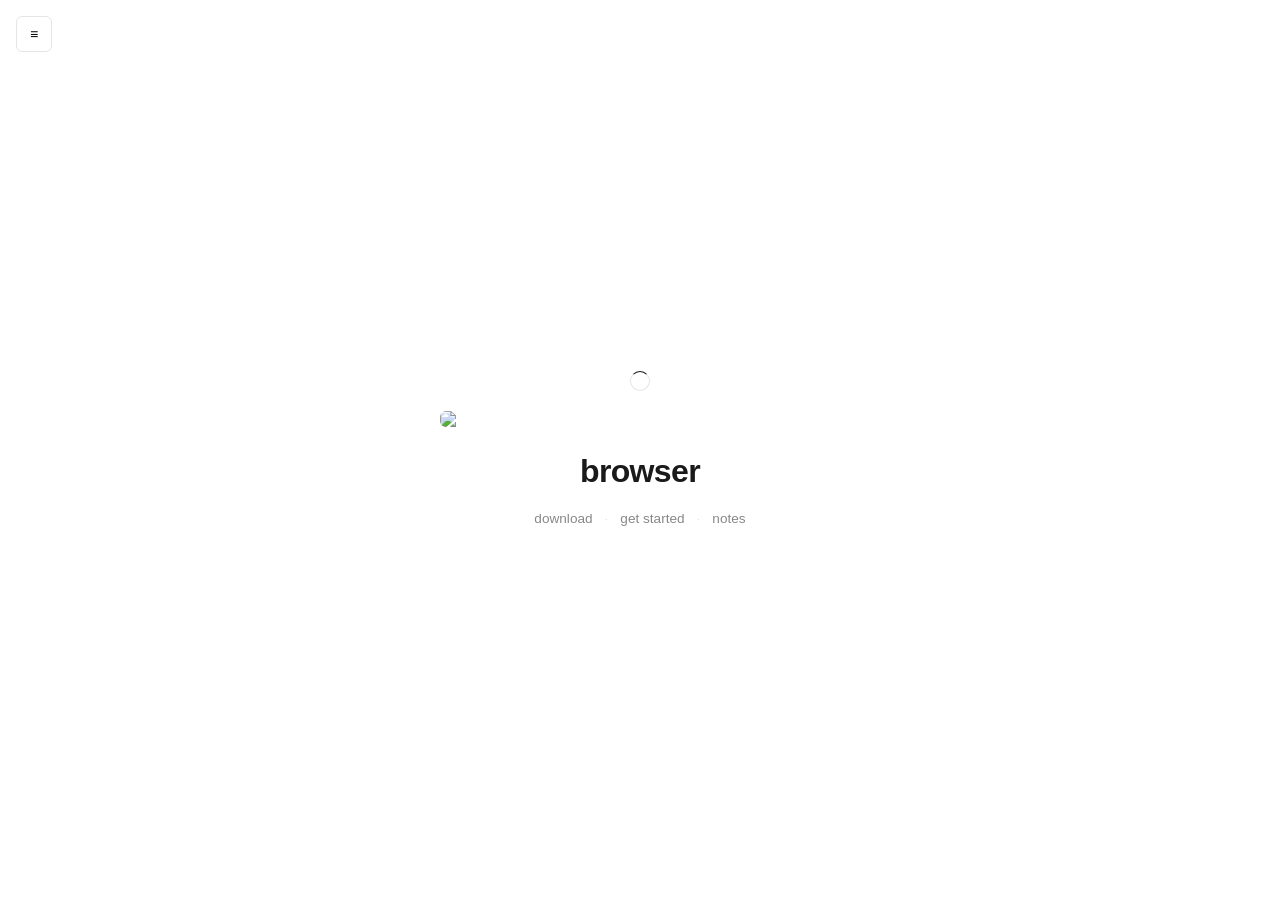
==== commit 9a2787ab: "chore: fix trailing whitespace" ====
--- a/index.html
+++ b/index.html
@@ -4,68 +4,52 @@
   <meta charset="UTF-8">
   <meta name="viewport" content="width=device-width, initial-scale=1">
   <title>browser</title>
-  <style>
-    body {
-      margin: 0;
-      min-height: 100vh;
-      display: flex;
-      flex-direction: column;
-      align-items: center;
-      justify-content: center;
-      font-family: system-ui, -apple-system, sans-serif;
-      background: #fff;
-      color: #000;
-      padding: 1rem;
-      box-sizing: border-box;
+  <link rel="stylesheet" href="styles.css">
+</head>
+<body class="sidebar-hidden">
+  <button class="sidebar-toggle" onclick="toggleSidebar()">≡</button>
+
+  <aside class="sidebar">
+    <img src="https://avatars.githubusercontent.com/u/258653415?s=200&v=4" class="sidebar-logo" style="width: 32px; height: 32px; border-radius: 6px; margin-bottom: 0.5rem;">
+
+    <div class="sidebar-title">Navigation</div>
+    <ul class="sidebar-nav">
+      <li><a href="index.html">Home</a></li>
+      <li><a href="https://github.com/bniladridas/browser/releases/latest/download/browser.dmg">Download</a></li>
+    </ul>
+
+    <div class="sidebar-title">Links</div>
+    <ul class="sidebar-nav">
+      <li><a href="https://github.com/browserflutter" target="_blank">♡</a></li>
+    </ul>
+
+    <div class="sidebar-title">Blog</div>
+    <ul class="sidebar-nav">
+      <li><a href="blog-get-started.html">Get Started</a></li>
+      <li><a href="blog-fundamentals.html">Fundamentals</a></li>
+      <li><a href="blog-browser-ai.html">Browser AI</a></li>
+    </ul>
+  </aside>
+
+  <main class="main centered">
+    <div class="loader"></div>
+    <img src="image.png" width="400" onload="setTimeout(() => document.body.classList.add('loaded'), 500)">
+    <h1>browser</h1>
+    <div class="home-links">
+      <a href="https://github.com/bniladridas/browser/releases/latest/download/browser.dmg">download</a>
+      <span>·</span>
+      <a href="blog-get-started.html">get started</a>
+      <span>·</span>
+      <a href="https://browserflutter.medium.com/notes-520da32fc748">notes</a>
+    </div>
+  </main>
+
+  <script>
+    function toggleSidebar() {
+      document.body.classList.toggle('sidebar-hidden');
+      document.querySelector('.sidebar-toggle').textContent =
+        document.body.classList.contains('sidebar-hidden') ? '☰' : '←';
     }
-    .loader {
-      width: 24px;
-      height: 24px;
-      border: 1.5px solid #e5e5e5;
-      border-top: 1.5px solid #000;
-      border-radius: 50%;
-      animation: spin 0.8s linear infinite;
-      margin-bottom: 2rem;
-      opacity: 1;
-      transition: opacity 0.3s ease;
-    }
-    @keyframes spin {
-      0% { transform: rotate(0deg); }
-      100% { transform: rotate(360deg); }
-    }
-    .loaded .loader {
-      opacity: 0;
-    }
-    .loaded .loader,
-    .loaded .loader {
-      pointer-events: none;
-    }
-    img {
-      margin-bottom: 2rem;
-      max-width: 100%;
-      height: auto;
-    }
-    h1 {
-      font-size: 2.5rem;
-      font-weight: 400;
-      margin: 0 0 1.5rem;
-      letter-spacing: -0.02em;
-    }
-    a {
-      color: inherit;
-      text-decoration: none;
-    }
-    a:hover {
-      text-decoration: underline;
-    }
-  </style>
-</head>
-<body>
-  <div class="loader"></div>
-  <img src="image.png" width="500" onload="setTimeout(() => document.body.classList.add('loaded'), 500)">
-  <h1>browser</h1>
-  <a href="https://github.com/bniladridas/browser/releases/latest/download/browser.dmg">download</a>
-  <span style="margin: 0 0.5rem">·</span>
-  <a href="https://bniladridas.medium.com/notes-520da32fc748">notes</a>
+  </script>
 </body>
 </html>
--- a/styles.css
+++ b/styles.css
@@ -0,0 +1,130 @@
+* { box-sizing: border-box; }
+:root {
+  --sidebar-width: 240px;
+  --text: #1a1a1a;
+  --text-muted: #888888;
+  --bg: #ffffff;
+  --border: #e5e5e5;
+  --radius: 6px;
+}
+body {
+  margin: 0;
+  min-height: 100vh;
+  display: flex;
+  font-family: -apple-system, BlinkMacSystemFont, sans-serif;
+  background: var(--bg);
+  color: var(--text);
+  line-height: 1.5;
+  -webkit-font-smoothing: antialiased;
+}
+
+.sidebar-toggle {
+  position: fixed;
+  top: 1rem;
+  left: 1rem;
+  width: 36px;
+  height: 36px;
+  background: var(--bg);
+  border: 1px solid var(--border);
+  border-radius: var(--radius);
+  cursor: pointer;
+  display: flex;
+  align-items: center;
+  justify-content: center;
+  font-size: 14px;
+  font-weight: 300;
+  z-index: 100;
+  transition: left 0.2s ease;
+}
+.sidebar-toggle:hover { background: #f5f5f5; }
+body.sidebar-hidden .sidebar-toggle { left: 1rem; }
+body:not(.sidebar-hidden) .sidebar-toggle { left: calc(var(--sidebar-width) + 1rem); }
+
+.sidebar {
+  width: var(--sidebar-width);
+  background: var(--bg);
+  border-right: 1px solid var(--border);
+  padding: 3.5rem 1.25rem 2rem;
+  display: flex;
+  flex-direction: column;
+  position: fixed;
+  height: 100vh;
+  overflow-y: auto;
+  transition: transform 0.2s ease;
+}
+body.sidebar-hidden .sidebar { transform: translateX(-100%); }
+
+.sidebar-logo { font-size: 1rem; font-weight: 600; margin-bottom: 0.15rem; }
+.sidebar-title { font-size: 0.6rem; text-transform: uppercase; letter-spacing: 0.1em; color: var(--text-muted); margin-bottom: 0.5rem; margin-top: 1.25rem; }
+.sidebar-nav { list-style: none; padding: 0; margin: 0 0 1.5rem; }
+.sidebar-nav li { margin-bottom: 0.1rem; }
+.sidebar-nav a { color: var(--text-muted); text-decoration: none; font-size: 0.8rem; display: block; padding: 0.35rem 0.5rem; border-radius: 4px; transition: 0.15s; }
+.sidebar-nav a:hover { color: var(--text); background: #fafafa; }
+
+.main {
+  flex: 1;
+  margin-left: var(--sidebar-width);
+  padding: 3rem 2rem;
+  transition: margin 0.2s ease;
+  max-width: 560px;
+}
+body.sidebar-hidden .main { margin: 0 auto; }
+.main.centered {
+  display: flex;
+  flex-direction: column;
+  align-items: center;
+  justify-content: center;
+  text-align: center;
+  margin: 0 auto;
+  max-width: 100%;
+}
+
+.loader { width: 20px; height: 20px; border: 1.5px solid var(--border); border-top-color: var(--text); border-radius: 50%; animation: spin 0.6s linear infinite; margin-bottom: 1.25rem; }
+@keyframes spin { to { transform: rotate(360deg); } }
+.loaded .loader { opacity: 0; pointer-events: none; }
+img { margin-bottom: 1.25rem; max-width: 100%; height: auto; border-radius: var(--radius); }
+
+h1 { font-size: 2rem; font-weight: 600; margin: 0 0 0.5rem; letter-spacing: -0.02em; }
+h1.page-title { font-size: 1.5rem; font-weight: 600; margin-bottom: 0.3rem; }
+a { color: inherit; text-decoration: none; transition: 0.15s; }
+a:hover { color: #444; }
+
+.home-links { display: flex; gap: 0.75rem; margin-top: 0.4rem; font-size: 0.85rem; }
+.home-links a { color: var(--text-muted); }
+.home-links a:hover { color: var(--text); }
+.home-links span { color: var(--border); }
+
+.breadcrumb { display: flex; align-items: center; gap: 0.35rem; font-size: 0.75rem; color: var(--text-muted); margin-bottom: 1.25rem; }
+.breadcrumb a { color: var(--text-muted); }
+.breadcrumb a:hover { color: var(--text); }
+.breadcrumb span { color: var(--border); }
+
+.page-header { margin-bottom: 1.5rem; padding-bottom: 1.25rem; border-bottom: 1px solid var(--border); }
+.page-header .category { display: inline-block; font-size: 0.6rem; font-weight: 600; text-transform: uppercase; letter-spacing: 0.08em; color: #444; margin-bottom: 0.4rem; }
+.page-header .date { color: var(--text-muted); font-size: 0.8rem; }
+
+.content { font-size: 0.9rem; line-height: 1.6; }
+.content p { margin: 0 0 1rem; }
+.content ul, .content ol { margin: 0 0 1rem; padding-left: 1rem; }
+.content li { margin-bottom: 0.25rem; }
+.content code { background: #fafafa; padding: 0.1rem 0.3rem; border-radius: 3px; font-family: "SF Mono", Monaco, monospace; font-size: 0.85em; }
+
+.section { border: 1px solid var(--border); border-radius: var(--radius); padding: 1rem; margin-bottom: 0.75rem; }
+.section h3 { margin: 0 0 0.35rem; font-size: 0.9rem; font-weight: 600; }
+.section p { margin: 0; color: var(--text-muted); font-size: 0.85rem; }
+.section ul { margin: 0.35rem 0 0; padding-left: 0.85rem; }
+.section li { color: var(--text-muted); font-size: 0.8rem; }
+
+.shortcuts-grid { display: grid; grid-template-columns: repeat(auto-fill, minmax(120px, 1fr)); gap: 0.4rem; margin-top: 0.6rem; }
+.shortcut { display: flex; align-items: center; gap: 0.4rem; padding: 0.3rem 0.5rem; background: #fafafa; border-radius: 4px; font-size: 0.75rem; }
+.shortcut kbd { background: var(--bg); border: 1px solid var(--border); border-radius: 3px; padding: 0.1rem 0.3rem; font-family: "SF Mono", Monaco, monospace; font-size: 0.65rem; min-width: 36px; text-align: center; }
+
+@media (max-width: 768px) {
+  .sidebar { display: none; }
+  .main { margin: 0 auto !important; padding: 4rem 1rem 1.5rem; }
+  .sidebar-toggle { left: 0.75rem !important; top: 0.75rem; }
+  h1 { font-size: 1.5rem; }
+  h1.page-title { font-size: 1.25rem; }
+  .section { padding: 0.85rem; }
+  .shortcuts-grid { grid-template-columns: repeat(2, 1fr); }
+}
